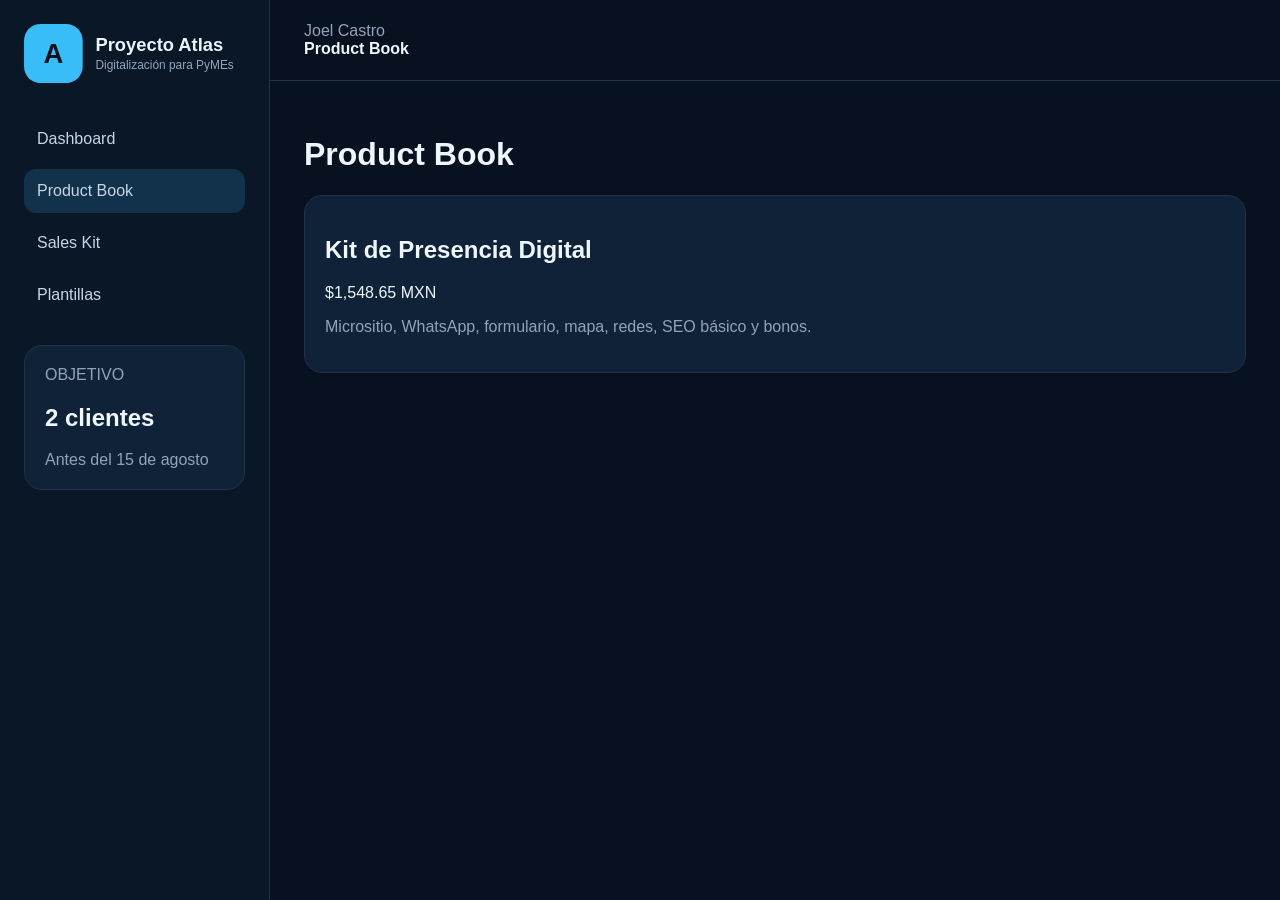
==== product-book.html @ df3ff929 "Add files via upload" ====
<!doctype html><html lang="es"><head><meta charset="utf-8"><meta name="viewport" content="width=device-width,initial-scale=1"><title>Product Book</title><link rel="stylesheet" href="assets/css/styles.css"></head><body><div class="layout"><aside class="sidebar"><img class="logo" src="assets/images/logo.svg"><nav class="nav"><a href="index.html">Dashboard</a><a href="product-book.html" class="active">Product Book</a><a href="sales-kit.html">Sales Kit</a><a href="templates.html">Plantillas</a></nav><div class="goal"><div class="muted">OBJETIVO</div><h2>2 clientes</h2><div class="muted">Antes del 15 de agosto</div></div></aside><main><header class="topbar"><div class="muted">Joel Castro</div><strong>Product Book</strong></header><div class="content"><h1>Product Book</h1><div class="card"><h2>Kit de Presencia Digital</h2><p>$1,548.65 MXN</p><p class="muted">Micrositio, WhatsApp, formulario, mapa, redes, SEO básico y bonos.</p></div></div></main></div><script src="assets/js/app.js"></script></body></html>
---- assets/css/styles.css ----
body{margin:0;background:#07111f;color:#eef6ff;font-family:Arial,sans-serif}*{box-sizing:border-box}a{text-decoration:none;color:inherit}.layout{display:grid;grid-template-columns:270px 1fr;min-height:100vh}.sidebar{padding:24px;border-right:1px solid #21334a;background:#0a1727}.logo{width:220px;margin-bottom:30px}.nav{display:grid;gap:8px}.nav a{padding:13px;border-radius:12px;color:#c7d6e5}.nav a.active,.nav a:hover{background:#12314b}.goal,.card{background:#102238;border:1px solid #21334a;border-radius:18px;padding:20px}.goal{margin-top:28px}.topbar{padding:22px 34px;border-bottom:1px solid #21334a}.content{padding:34px;max-width:1300px;margin:auto}.muted{color:#91a4b7}.btn{display:inline-block;padding:12px 18px;border-radius:12px;background:#12243a;border:1px solid #2a4059;cursor:pointer;color:#fff}.btn.primary{background:#38bdf8;color:#04111e;font-weight:bold}.template-tabs{display:flex;gap:8px;flex-wrap:wrap;margin:12px 0}.template-tabs button{padding:9px 12px;border-radius:10px;background:#0b1a2c;color:#c9d6e3;border:1px solid #2a4059;cursor:pointer}.template-tabs button.active{background:#143450}.textarea,input{width:100%;background:#09182a;color:white;border:1px solid #2b425b;border-radius:10px;padding:12px}.textarea{min-height:170px}.form-grid{display:grid;grid-template-columns:1fr 1fr;gap:14px}.creative{width:100%;max-width:520px;border-radius:16px;display:block}.grid{display:grid;gap:18px}.metrics{grid-template-columns:repeat(4,1fr)}.metric strong{font-size:32px}.products{grid-template-columns:repeat(4,1fr)}.product img{width:100%;border-radius:16px}@media(max-width:900px){.layout{grid-template-columns:1fr}.metrics,.products{grid-template-columns:repeat(2,1fr)}}@media(max-width:600px){.metrics,.products,.form-grid{grid-template-columns:1fr}}
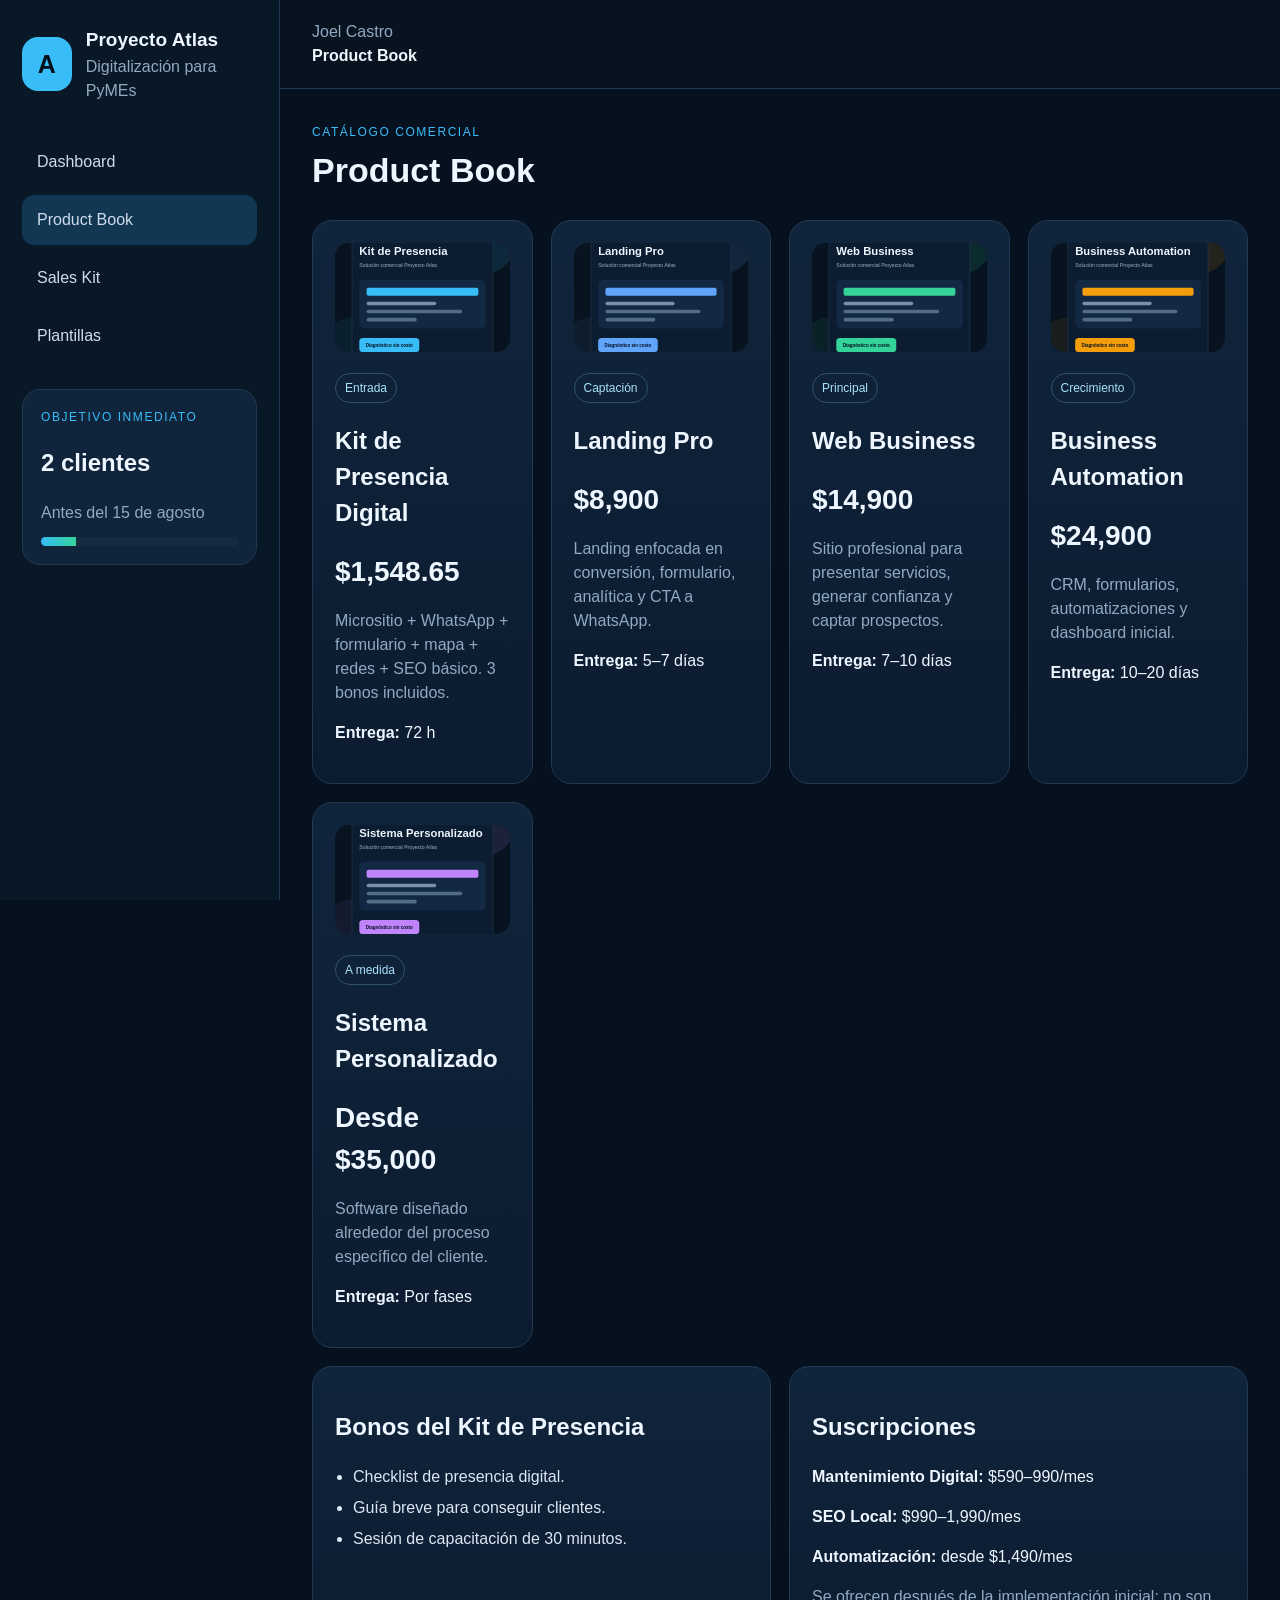
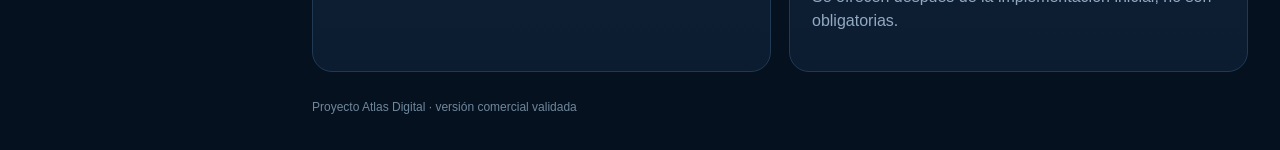
==== commit 37c1a504: "Add files via upload" ====
--- a/product-book.html
+++ b/product-book.html
@@ -1 +1 @@
-<!doctype html><html lang="es"><head><meta charset="utf-8"><meta name="viewport" content="width=device-width,initial-scale=1"><title>Product Book</title><link rel="stylesheet" href="assets/css/styles.css"></head><body><div class="layout"><aside class="sidebar"><img class="logo" src="assets/images/logo.svg"><nav class="nav"><a href="index.html">Dashboard</a><a href="product-book.html" class="active">Product Book</a><a href="sales-kit.html">Sales Kit</a><a href="templates.html">Plantillas</a></nav><div class="goal"><div class="muted">OBJETIVO</div><h2>2 clientes</h2><div class="muted">Antes del 15 de agosto</div></div></aside><main><header class="topbar"><div class="muted">Joel Castro</div><strong>Product Book</strong></header><div class="content"><h1>Product Book</h1><div class="card"><h2>Kit de Presencia Digital</h2><p>$1,548.65 MXN</p><p class="muted">Micrositio, WhatsApp, formulario, mapa, redes, SEO básico y bonos.</p></div></div></main></div><script src="assets/js/app.js"></script></body></html>+<!doctype html><html lang="es"><head><meta charset="utf-8"><meta name="viewport" content="width=device-width,initial-scale=1"><title>Product Book | Proyecto Atlas</title><link rel="stylesheet" href="assets/css/styles.css"></head><body><div class="layout"><aside class="sidebar"><div class="brand"><div class="brandmark">A</div><div><strong>Proyecto Atlas</strong><div class="muted">Digitalización para PyMEs</div></div></div><nav class="nav"><a class="" href="index.html">Dashboard</a><a class="active" href="product-book.html">Product Book</a><a class="" href="sales-kit.html">Sales Kit</a><a class="" href="templates.html">Plantillas</a></nav><div class="goal"><div class="eyebrow">Objetivo inmediato</div><h2>2 clientes</h2><div class="muted">Antes del 15 de agosto</div><div class="progress"><span style="width:18%"></span></div></div></aside><main class="main"><header class="topbar"><div class="muted">Joel Castro</div><strong>Product Book</strong></header><div class="content"><div class="eyebrow">Catálogo comercial</div><h1 class="section-title">Product Book</h1><div class="grid products"><article class="card product-card"><img src="assets/images/products/starter.svg" alt="Kit de Presencia Digital"><span class="pill">Entrada</span><h2>Kit de Presencia Digital</h2><div class="price">$1,548.65</div><p class="muted">Micrositio + WhatsApp + formulario + mapa + redes + SEO básico. 3 bonos incluidos.</p><p><b>Entrega:</b> 72 h</p></article><article class="card product-card"><img src="assets/images/products/landing.svg" alt="Landing Pro"><span class="pill">Captación</span><h2>Landing Pro</h2><div class="price">$8,900</div><p class="muted">Landing enfocada en conversión, formulario, analítica y CTA a WhatsApp.</p><p><b>Entrega:</b> 5–7 días</p></article><article class="card product-card"><img src="assets/images/products/web.svg" alt="Web Business"><span class="pill">Principal</span><h2>Web Business</h2><div class="price">$14,900</div><p class="muted">Sitio profesional para presentar servicios, generar confianza y captar prospectos.</p><p><b>Entrega:</b> 7–10 días</p></article><article class="card product-card"><img src="assets/images/products/automation.svg" alt="Business Automation"><span class="pill">Crecimiento</span><h2>Business Automation</h2><div class="price">$24,900</div><p class="muted">CRM, formularios, automatizaciones y dashboard inicial.</p><p><b>Entrega:</b> 10–20 días</p></article><article class="card product-card"><img src="assets/images/products/custom.svg" alt="Sistema Personalizado"><span class="pill">A medida</span><h2>Sistema Personalizado</h2><div class="price">Desde $35,000</div><p class="muted">Software diseñado alrededor del proceso específico del cliente.</p><p><b>Entrega:</b> Por fases</p></article></div><div class="grid two mt"><div class="card"><h2>Bonos del Kit de Presencia</h2><ul class="list"><li>Checklist de presencia digital.</li><li>Guía breve para conseguir clientes.</li><li>Sesión de capacitación de 30 minutos.</li></ul></div><div class="card"><h2>Suscripciones</h2><p><b>Mantenimiento Digital:</b> $590–990/mes</p><p><b>SEO Local:</b> $990–1,990/mes</p><p><b>Automatización:</b> desde $1,490/mes</p><p class="muted">Se ofrecen después de la implementación inicial; no son obligatorias.</p></div></div><div class="footer-note">Proyecto Atlas Digital · versión comercial validada</div></div></main></div><script src="assets/js/app.js"></script></body></html>
--- a/assets/css/styles.css
+++ b/assets/css/styles.css
@@ -1 +1,3 @@
-body{margin:0;background:#07111f;color:#eef6ff;font-family:Arial,sans-serif}*{box-sizing:border-box}a{text-decoration:none;color:inherit}.layout{display:grid;grid-template-columns:270px 1fr;min-height:100vh}.sidebar{padding:24px;border-right:1px solid #21334a;background:#0a1727}.logo{width:220px;margin-bottom:30px}.nav{display:grid;gap:8px}.nav a{padding:13px;border-radius:12px;color:#c7d6e5}.nav a.active,.nav a:hover{background:#12314b}.goal,.card{background:#102238;border:1px solid #21334a;border-radius:18px;padding:20px}.goal{margin-top:28px}.topbar{padding:22px 34px;border-bottom:1px solid #21334a}.content{padding:34px;max-width:1300px;margin:auto}.muted{color:#91a4b7}.btn{display:inline-block;padding:12px 18px;border-radius:12px;background:#12243a;border:1px solid #2a4059;cursor:pointer;color:#fff}.btn.primary{background:#38bdf8;color:#04111e;font-weight:bold}.template-tabs{display:flex;gap:8px;flex-wrap:wrap;margin:12px 0}.template-tabs button{padding:9px 12px;border-radius:10px;background:#0b1a2c;color:#c9d6e3;border:1px solid #2a4059;cursor:pointer}.template-tabs button.active{background:#143450}.textarea,input{width:100%;background:#09182a;color:white;border:1px solid #2b425b;border-radius:10px;padding:12px}.textarea{min-height:170px}.form-grid{display:grid;grid-template-columns:1fr 1fr;gap:14px}.creative{width:100%;max-width:520px;border-radius:16px;display:block}.grid{display:grid;gap:18px}.metrics{grid-template-columns:repeat(4,1fr)}.metric strong{font-size:32px}.products{grid-template-columns:repeat(4,1fr)}.product img{width:100%;border-radius:16px}@media(max-width:900px){.layout{grid-template-columns:1fr}.metrics,.products{grid-template-columns:repeat(2,1fr)}}@media(max-width:600px){.metrics,.products,.form-grid{grid-template-columns:1fr}}+
+:root{--bg:#06111f;--panel:#0d1d31;--panel2:#122842;--line:#213a54;--text:#eef6ff;--muted:#91aac1;--accent:#38bdf8;--green:#34d399}
+*{box-sizing:border-box}body{margin:0;background:var(--bg);color:var(--text);font-family:Arial,sans-serif;line-height:1.5}a{color:inherit;text-decoration:none}button,input,textarea{font:inherit}.layout{display:grid;grid-template-columns:280px 1fr;min-height:100vh}.sidebar{padding:26px 22px;border-right:1px solid var(--line);background:#091827;position:sticky;top:0;height:100vh}.brand{display:flex;gap:14px;align-items:center;margin-bottom:34px}.brandmark{width:54px;height:54px;border-radius:16px;background:var(--accent);display:grid;place-items:center;color:#04111d;font-weight:900;font-size:25px}.brand strong{font-size:19px}.nav{display:grid;gap:8px}.nav a{padding:13px 15px;border-radius:12px;color:#d0dceb}.nav a.active,.nav a:hover{background:#123753}.goal{margin-top:28px;padding:18px;border:1px solid var(--line);border-radius:18px;background:#10243b}.progress{height:9px;background:#172b40;border-radius:999px;overflow:hidden;margin-top:12px}.progress span{display:block;height:100%;background:linear-gradient(90deg,var(--accent),var(--green))}.main{min-width:0}.topbar{padding:20px 32px;border-bottom:1px solid var(--line);background:#07131f;position:sticky;top:0;z-index:5}.content{max-width:1440px;margin:auto;padding:34px 32px}.muted{color:var(--muted)}.eyebrow{color:var(--accent);font-size:12px;letter-spacing:.13em;text-transform:uppercase}.section-title{font-size:34px;margin:4px 0 24px}.grid{display:grid;gap:18px}.metrics{grid-template-columns:repeat(4,1fr)}.two{grid-template-columns:repeat(2,1fr)}.three{grid-template-columns:repeat(3,1fr)}.products{grid-template-columns:repeat(4,1fr)}.mt{margin-top:18px}.card{background:linear-gradient(180deg,#10243b,#0c1c30);border:1px solid var(--line);border-radius:20px;padding:22px}.metric strong{display:block;font-size:34px;margin-top:6px}.metric small{color:var(--muted)}.pill{display:inline-block;border:1px solid #31516d;color:#a8e2fb;border-radius:999px;padding:5px 9px;font-size:12px}.price{font-size:28px;font-weight:800;margin:10px 0}.btn{display:inline-flex;align-items:center;justify-content:center;padding:11px 16px;border-radius:12px;border:1px solid #31516d;background:#10243b;color:white;cursor:pointer}.btn.primary{background:var(--accent);color:#04111d;border-color:transparent;font-weight:800}.btn.green{background:var(--green);color:#04130d;border-color:transparent;font-weight:800}.actions{display:flex;gap:10px;flex-wrap:wrap}.product-card img{width:100%;aspect-ratio:16/10;object-fit:cover;border-radius:14px;margin-bottom:14px;background:#0b192a}.list{margin:10px 0 0;padding-left:18px}.list li{margin:7px 0;color:#dbe7f3}.table-wrap{overflow:auto}.table{width:100%;border-collapse:collapse;min-width:620px}.table th,.table td{padding:12px 13px;text-align:left;border-bottom:1px solid var(--line)}.steps{display:grid;grid-template-columns:repeat(6,1fr);gap:10px}.step{background:#0b1a2d;border:1px solid var(--line);border-radius:14px;padding:14px}.step b{display:block}.step small{color:var(--muted)}.template-tabs{display:flex;gap:8px;flex-wrap:wrap;margin:10px 0 16px}.template-tabs button{border:1px solid #31516d;background:#0a1a2d;color:#d7e3ee;border-radius:10px;padding:9px 12px;cursor:pointer}.template-tabs button.active{background:#154363;border-color:#4baee0}.form-grid{display:grid;grid-template-columns:1fr 1fr;gap:12px}.field{display:grid;gap:6px}.field label{font-size:13px;color:#b9cce0}.input,.textarea{width:100%;background:#081725;color:white;border:1px solid #31516d;border-radius:11px;padding:11px}.textarea{min-height:180px;resize:vertical}.creative{width:100%;max-width:520px;border-radius:16px;border:1px solid var(--line)}.notice{padding:14px;border-left:4px solid var(--accent);background:#0c2033;border-radius:10px}.status{font-size:13px;color:#7de5b5;min-height:20px}.footer-note{font-size:12px;color:#6f879c;margin-top:26px}@media(max-width:1100px){.metrics,.products{grid-template-columns:repeat(2,1fr)}.steps{grid-template-columns:repeat(3,1fr)}}@media(max-width:850px){.layout{grid-template-columns:1fr}.sidebar{position:relative;height:auto}.two,.three{grid-template-columns:1fr}.content{padding:24px}.topbar{position:relative}}@media(max-width:600px){.metrics,.products,.form-grid,.steps{grid-template-columns:1fr}.section-title{font-size:30px}}
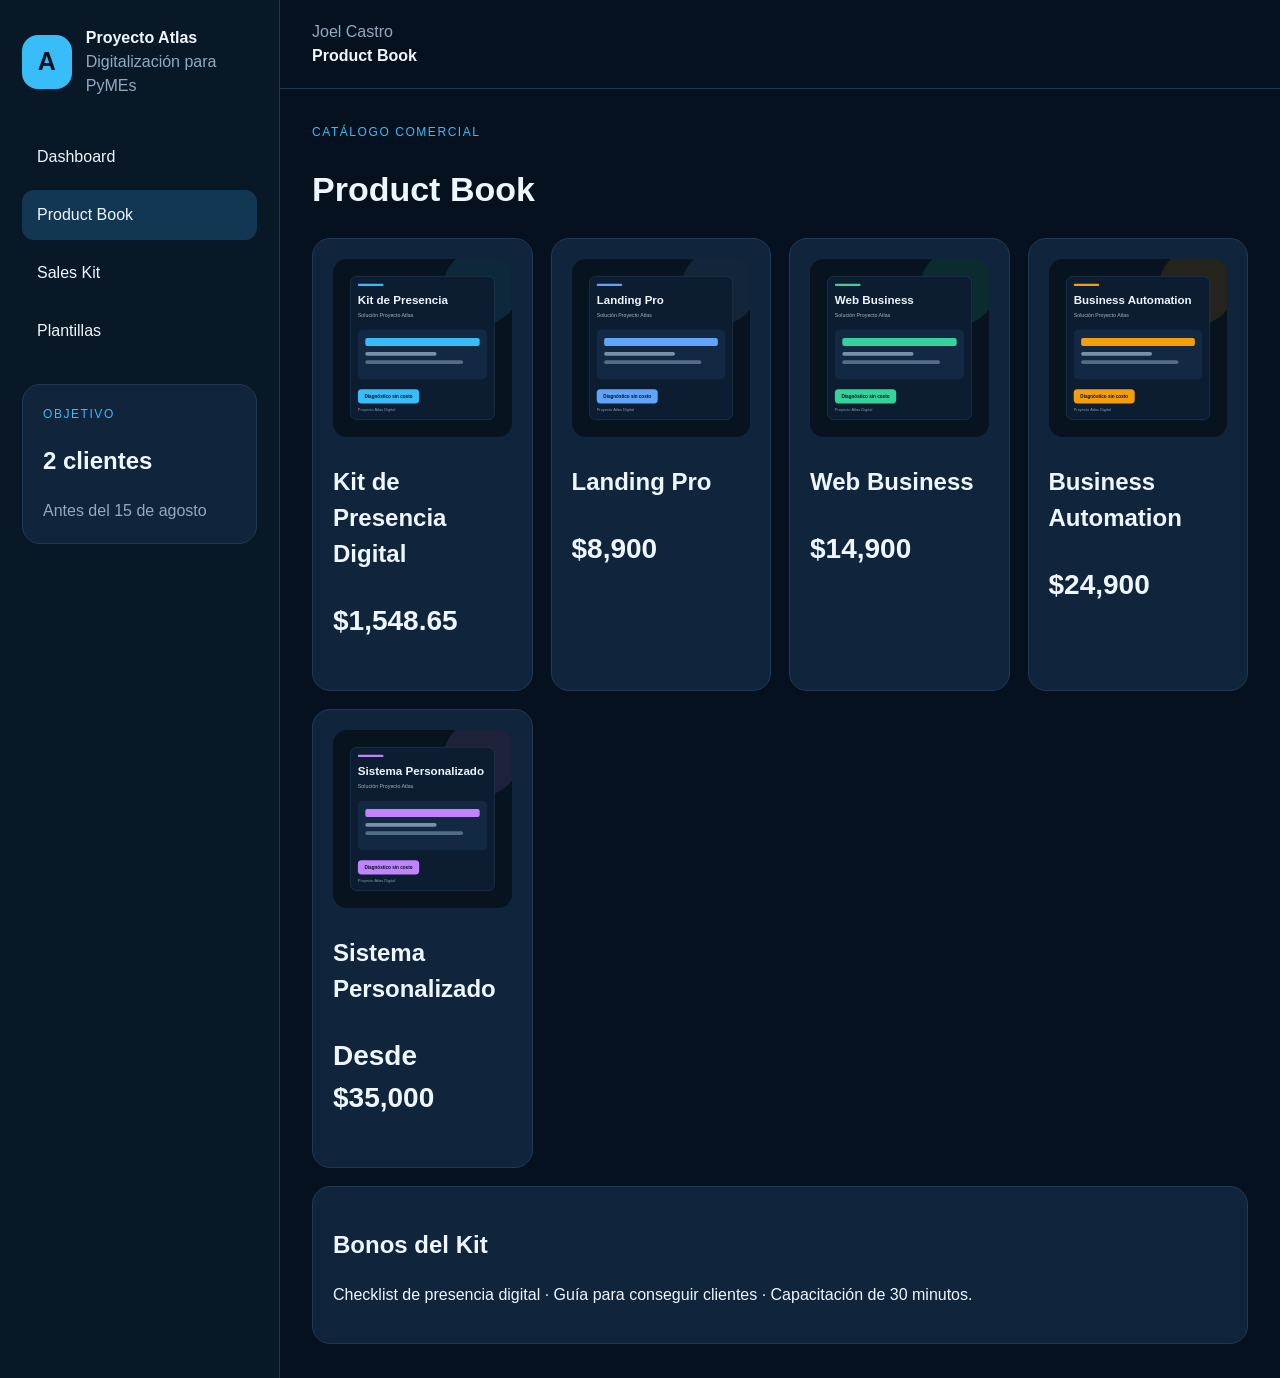
==== commit 2b64d045: "Add files via upload" ====
--- a/product-book.html
+++ b/product-book.html
@@ -1 +1 @@
-<!doctype html><html lang="es"><head><meta charset="utf-8"><meta name="viewport" content="width=device-width,initial-scale=1"><title>Product Book | Proyecto Atlas</title><link rel="stylesheet" href="assets/css/styles.css"></head><body><div class="layout"><aside class="sidebar"><div class="brand"><div class="brandmark">A</div><div><strong>Proyecto Atlas</strong><div class="muted">Digitalización para PyMEs</div></div></div><nav class="nav"><a class="" href="index.html">Dashboard</a><a class="active" href="product-book.html">Product Book</a><a class="" href="sales-kit.html">Sales Kit</a><a class="" href="templates.html">Plantillas</a></nav><div class="goal"><div class="eyebrow">Objetivo inmediato</div><h2>2 clientes</h2><div class="muted">Antes del 15 de agosto</div><div class="progress"><span style="width:18%"></span></div></div></aside><main class="main"><header class="topbar"><div class="muted">Joel Castro</div><strong>Product Book</strong></header><div class="content"><div class="eyebrow">Catálogo comercial</div><h1 class="section-title">Product Book</h1><div class="grid products"><article class="card product-card"><img src="assets/images/products/starter.svg" alt="Kit de Presencia Digital"><span class="pill">Entrada</span><h2>Kit de Presencia Digital</h2><div class="price">$1,548.65</div><p class="muted">Micrositio + WhatsApp + formulario + mapa + redes + SEO básico. 3 bonos incluidos.</p><p><b>Entrega:</b> 72 h</p></article><article class="card product-card"><img src="assets/images/products/landing.svg" alt="Landing Pro"><span class="pill">Captación</span><h2>Landing Pro</h2><div class="price">$8,900</div><p class="muted">Landing enfocada en conversión, formulario, analítica y CTA a WhatsApp.</p><p><b>Entrega:</b> 5–7 días</p></article><article class="card product-card"><img src="assets/images/products/web.svg" alt="Web Business"><span class="pill">Principal</span><h2>Web Business</h2><div class="price">$14,900</div><p class="muted">Sitio profesional para presentar servicios, generar confianza y captar prospectos.</p><p><b>Entrega:</b> 7–10 días</p></article><article class="card product-card"><img src="assets/images/products/automation.svg" alt="Business Automation"><span class="pill">Crecimiento</span><h2>Business Automation</h2><div class="price">$24,900</div><p class="muted">CRM, formularios, automatizaciones y dashboard inicial.</p><p><b>Entrega:</b> 10–20 días</p></article><article class="card product-card"><img src="assets/images/products/custom.svg" alt="Sistema Personalizado"><span class="pill">A medida</span><h2>Sistema Personalizado</h2><div class="price">Desde $35,000</div><p class="muted">Software diseñado alrededor del proceso específico del cliente.</p><p><b>Entrega:</b> Por fases</p></article></div><div class="grid two mt"><div class="card"><h2>Bonos del Kit de Presencia</h2><ul class="list"><li>Checklist de presencia digital.</li><li>Guía breve para conseguir clientes.</li><li>Sesión de capacitación de 30 minutos.</li></ul></div><div class="card"><h2>Suscripciones</h2><p><b>Mantenimiento Digital:</b> $590–990/mes</p><p><b>SEO Local:</b> $990–1,990/mes</p><p><b>Automatización:</b> desde $1,490/mes</p><p class="muted">Se ofrecen después de la implementación inicial; no son obligatorias.</p></div></div><div class="footer-note">Proyecto Atlas Digital · versión comercial validada</div></div></main></div><script src="assets/js/app.js"></script></body></html>+<!doctype html><html lang="es"><head><meta charset="utf-8"><meta name="viewport" content="width=device-width,initial-scale=1"><title>Product Book | Proyecto Atlas</title><link rel="stylesheet" href="assets/css/styles.css"></head><body><div class="layout"><aside class="sidebar"><div class="brand"><div class="brandmark">A</div><div><strong>Proyecto Atlas</strong><div class="muted">Digitalización para PyMEs</div></div></div><nav class="nav"><a class="" href="index.html">Dashboard</a><a class="active" href="product-book.html">Product Book</a><a class="" href="sales-kit.html">Sales Kit</a><a class="" href="templates.html">Plantillas</a></nav><div class="goal"><div class="eyebrow">Objetivo</div><h2>2 clientes</h2><div class="muted">Antes del 15 de agosto</div></div></aside><main><header class="topbar"><div class="muted">Joel Castro</div><strong>Product Book</strong></header><div class="content"><div class="eyebrow">Catálogo comercial</div><h1 class="section-title">Product Book</h1><div class="grid products"><div class="card product-card"><img src="assets/images/products/starter.svg" alt="Kit de Presencia Digital"><h2>Kit de Presencia Digital</h2><p class="price">$1,548.65</p></div><div class="card product-card"><img src="assets/images/products/landing.svg" alt="Landing Pro"><h2>Landing Pro</h2><p class="price">$8,900</p></div><div class="card product-card"><img src="assets/images/products/web.svg" alt="Web Business"><h2>Web Business</h2><p class="price">$14,900</p></div><div class="card product-card"><img src="assets/images/products/automation.svg" alt="Business Automation"><h2>Business Automation</h2><p class="price">$24,900</p></div><div class="card product-card"><img src="assets/images/products/custom.svg" alt="Sistema Personalizado"><h2>Sistema Personalizado</h2><p class="price">Desde $35,000</p></div></div><div class="card" style="margin-top:18px"><h2>Bonos del Kit</h2><p>Checklist de presencia digital · Guía para conseguir clientes · Capacitación de 30 minutos.</p></div></div></main></div><script src="assets/js/app.js"></script></body></html>
--- a/assets/css/styles.css
+++ b/assets/css/styles.css
@@ -1,3 +1,3 @@
 
 :root{--bg:#06111f;--panel:#0d1d31;--panel2:#122842;--line:#213a54;--text:#eef6ff;--muted:#91aac1;--accent:#38bdf8;--green:#34d399}
-*{box-sizing:border-box}body{margin:0;background:var(--bg);color:var(--text);font-family:Arial,sans-serif;line-height:1.5}a{color:inherit;text-decoration:none}button,input,textarea{font:inherit}.layout{display:grid;grid-template-columns:280px 1fr;min-height:100vh}.sidebar{padding:26px 22px;border-right:1px solid var(--line);background:#091827;position:sticky;top:0;height:100vh}.brand{display:flex;gap:14px;align-items:center;margin-bottom:34px}.brandmark{width:54px;height:54px;border-radius:16px;background:var(--accent);display:grid;place-items:center;color:#04111d;font-weight:900;font-size:25px}.brand strong{font-size:19px}.nav{display:grid;gap:8px}.nav a{padding:13px 15px;border-radius:12px;color:#d0dceb}.nav a.active,.nav a:hover{background:#123753}.goal{margin-top:28px;padding:18px;border:1px solid var(--line);border-radius:18px;background:#10243b}.progress{height:9px;background:#172b40;border-radius:999px;overflow:hidden;margin-top:12px}.progress span{display:block;height:100%;background:linear-gradient(90deg,var(--accent),var(--green))}.main{min-width:0}.topbar{padding:20px 32px;border-bottom:1px solid var(--line);background:#07131f;position:sticky;top:0;z-index:5}.content{max-width:1440px;margin:auto;padding:34px 32px}.muted{color:var(--muted)}.eyebrow{color:var(--accent);font-size:12px;letter-spacing:.13em;text-transform:uppercase}.section-title{font-size:34px;margin:4px 0 24px}.grid{display:grid;gap:18px}.metrics{grid-template-columns:repeat(4,1fr)}.two{grid-template-columns:repeat(2,1fr)}.three{grid-template-columns:repeat(3,1fr)}.products{grid-template-columns:repeat(4,1fr)}.mt{margin-top:18px}.card{background:linear-gradient(180deg,#10243b,#0c1c30);border:1px solid var(--line);border-radius:20px;padding:22px}.metric strong{display:block;font-size:34px;margin-top:6px}.metric small{color:var(--muted)}.pill{display:inline-block;border:1px solid #31516d;color:#a8e2fb;border-radius:999px;padding:5px 9px;font-size:12px}.price{font-size:28px;font-weight:800;margin:10px 0}.btn{display:inline-flex;align-items:center;justify-content:center;padding:11px 16px;border-radius:12px;border:1px solid #31516d;background:#10243b;color:white;cursor:pointer}.btn.primary{background:var(--accent);color:#04111d;border-color:transparent;font-weight:800}.btn.green{background:var(--green);color:#04130d;border-color:transparent;font-weight:800}.actions{display:flex;gap:10px;flex-wrap:wrap}.product-card img{width:100%;aspect-ratio:16/10;object-fit:cover;border-radius:14px;margin-bottom:14px;background:#0b192a}.list{margin:10px 0 0;padding-left:18px}.list li{margin:7px 0;color:#dbe7f3}.table-wrap{overflow:auto}.table{width:100%;border-collapse:collapse;min-width:620px}.table th,.table td{padding:12px 13px;text-align:left;border-bottom:1px solid var(--line)}.steps{display:grid;grid-template-columns:repeat(6,1fr);gap:10px}.step{background:#0b1a2d;border:1px solid var(--line);border-radius:14px;padding:14px}.step b{display:block}.step small{color:var(--muted)}.template-tabs{display:flex;gap:8px;flex-wrap:wrap;margin:10px 0 16px}.template-tabs button{border:1px solid #31516d;background:#0a1a2d;color:#d7e3ee;border-radius:10px;padding:9px 12px;cursor:pointer}.template-tabs button.active{background:#154363;border-color:#4baee0}.form-grid{display:grid;grid-template-columns:1fr 1fr;gap:12px}.field{display:grid;gap:6px}.field label{font-size:13px;color:#b9cce0}.input,.textarea{width:100%;background:#081725;color:white;border:1px solid #31516d;border-radius:11px;padding:11px}.textarea{min-height:180px;resize:vertical}.creative{width:100%;max-width:520px;border-radius:16px;border:1px solid var(--line)}.notice{padding:14px;border-left:4px solid var(--accent);background:#0c2033;border-radius:10px}.status{font-size:13px;color:#7de5b5;min-height:20px}.footer-note{font-size:12px;color:#6f879c;margin-top:26px}@media(max-width:1100px){.metrics,.products{grid-template-columns:repeat(2,1fr)}.steps{grid-template-columns:repeat(3,1fr)}}@media(max-width:850px){.layout{grid-template-columns:1fr}.sidebar{position:relative;height:auto}.two,.three{grid-template-columns:1fr}.content{padding:24px}.topbar{position:relative}}@media(max-width:600px){.metrics,.products,.form-grid,.steps{grid-template-columns:1fr}.section-title{font-size:30px}}
+*{box-sizing:border-box}body{margin:0;background:var(--bg);color:var(--text);font-family:Arial,sans-serif;line-height:1.5}a{color:inherit;text-decoration:none}.layout{display:grid;grid-template-columns:280px 1fr;min-height:100vh}.sidebar{padding:26px 22px;border-right:1px solid var(--line);background:#091827}.brand{display:flex;gap:14px;align-items:center;margin-bottom:34px}.brandmark{width:54px;height:54px;border-radius:16px;background:var(--accent);display:grid;place-items:center;color:#04111d;font-weight:900;font-size:25px}.nav{display:grid;gap:8px}.nav a{padding:13px 15px;border-radius:12px}.nav a.active,.nav a:hover{background:#123753}.goal,.card{background:#10243b;border:1px solid var(--line);border-radius:18px;padding:20px}.goal{margin-top:28px}.topbar{padding:20px 32px;border-bottom:1px solid var(--line)}.content{max-width:1400px;margin:auto;padding:34px 32px}.muted{color:var(--muted)}.eyebrow{color:var(--accent);font-size:12px;text-transform:uppercase;letter-spacing:.13em}.section-title{font-size:34px}.grid{display:grid;gap:18px}.metrics{grid-template-columns:repeat(4,1fr)}.two{grid-template-columns:repeat(2,1fr)}.three{grid-template-columns:repeat(3,1fr)}.products{grid-template-columns:repeat(4,1fr)}.metric strong{display:block;font-size:34px}.pill{display:inline-block;border:1px solid #31516d;color:#a8e2fb;border-radius:999px;padding:5px 9px;font-size:12px}.price{font-size:28px;font-weight:800}.btn{display:inline-flex;padding:11px 16px;border-radius:12px;border:1px solid #31516d;background:#10243b;color:#fff;cursor:pointer}.btn.primary{background:var(--accent);color:#04111d;font-weight:bold}.btn.green{background:var(--green);color:#04130d;font-weight:bold}.actions{display:flex;gap:10px;flex-wrap:wrap}.product-card img{width:100%;border-radius:14px}.table{width:100%;border-collapse:collapse}.table th,.table td{padding:12px;border-bottom:1px solid var(--line);text-align:left}.steps{display:grid;grid-template-columns:repeat(6,1fr);gap:10px}.step{background:#0b1a2d;border:1px solid var(--line);border-radius:14px;padding:14px}.template-tabs{display:flex;gap:8px;flex-wrap:wrap}.template-tabs button{padding:9px 12px;border-radius:10px;background:#0a1a2d;color:#d7e3ee;border:1px solid #31516d;cursor:pointer}.template-tabs button.active{background:#154363}.form-grid{display:grid;grid-template-columns:1fr 1fr;gap:12px}.input,.textarea{width:100%;background:#081725;color:white;border:1px solid #31516d;border-radius:11px;padding:11px}.textarea{min-height:170px}.creative{width:100%;max-width:520px;border-radius:16px;border:1px solid var(--line)}.status{color:#7de5b5;min-height:20px}.notice{padding:14px;border-left:4px solid var(--accent);background:#0c2033;border-radius:10px}@media(max-width:900px){.layout,.two,.three{grid-template-columns:1fr}.metrics,.products{grid-template-columns:repeat(2,1fr)}.steps{grid-template-columns:repeat(3,1fr)}}@media(max-width:600px){.metrics,.products,.form-grid,.steps{grid-template-columns:1fr}}
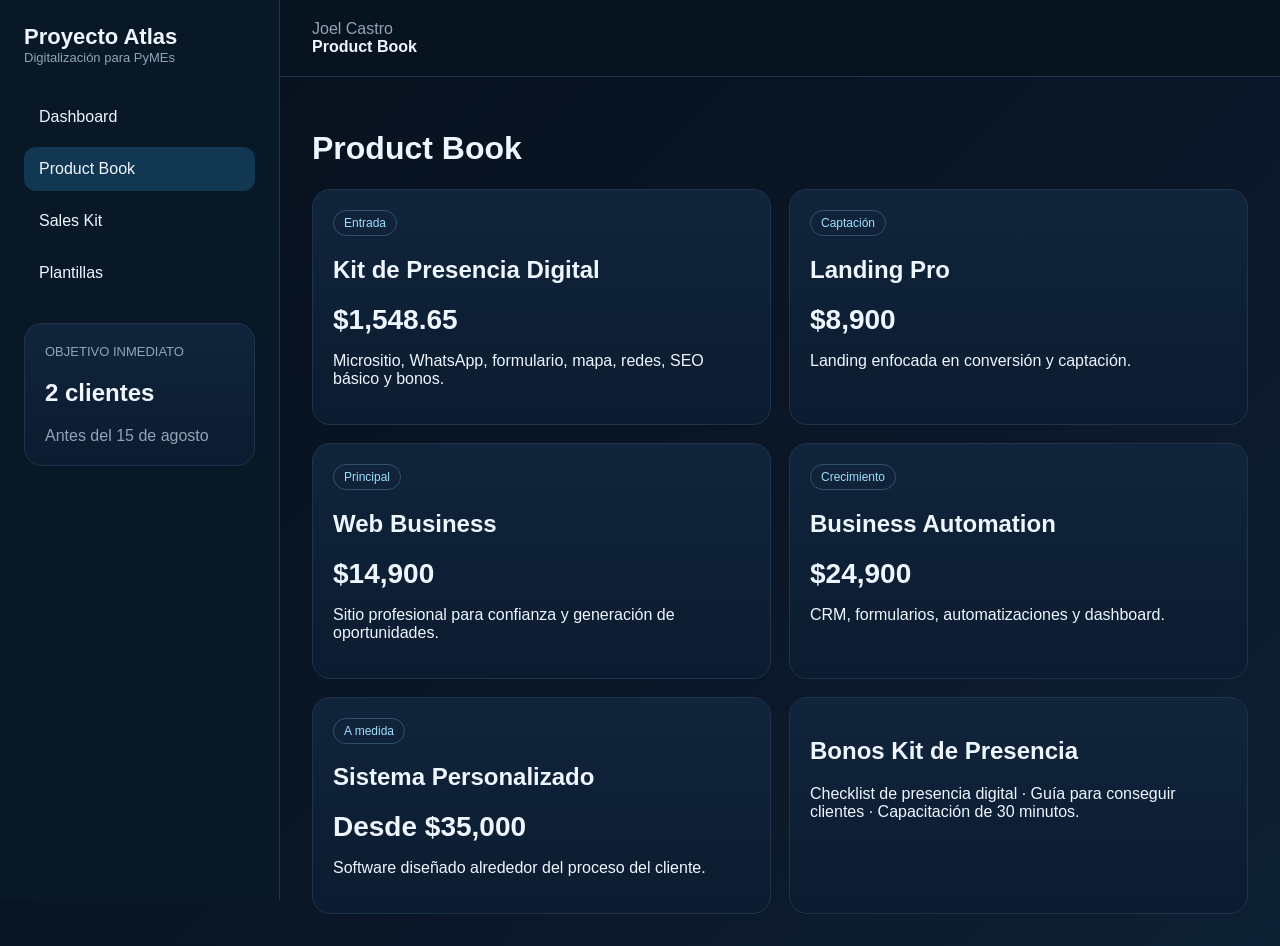
==== commit 82a1cb90: "Add files via upload" ====
--- a/product-book.html
+++ b/product-book.html
@@ -1 +1,8 @@
-<!doctype html><html lang="es"><head><meta charset="utf-8"><meta name="viewport" content="width=device-width,initial-scale=1"><title>Product Book | Proyecto Atlas</title><link rel="stylesheet" href="assets/css/styles.css"></head><body><div class="layout"><aside class="sidebar"><div class="brand"><div class="brandmark">A</div><div><strong>Proyecto Atlas</strong><div class="muted">Digitalización para PyMEs</div></div></div><nav class="nav"><a class="" href="index.html">Dashboard</a><a class="active" href="product-book.html">Product Book</a><a class="" href="sales-kit.html">Sales Kit</a><a class="" href="templates.html">Plantillas</a></nav><div class="goal"><div class="eyebrow">Objetivo</div><h2>2 clientes</h2><div class="muted">Antes del 15 de agosto</div></div></aside><main><header class="topbar"><div class="muted">Joel Castro</div><strong>Product Book</strong></header><div class="content"><div class="eyebrow">Catálogo comercial</div><h1 class="section-title">Product Book</h1><div class="grid products"><div class="card product-card"><img src="assets/images/products/starter.svg" alt="Kit de Presencia Digital"><h2>Kit de Presencia Digital</h2><p class="price">$1,548.65</p></div><div class="card product-card"><img src="assets/images/products/landing.svg" alt="Landing Pro"><h2>Landing Pro</h2><p class="price">$8,900</p></div><div class="card product-card"><img src="assets/images/products/web.svg" alt="Web Business"><h2>Web Business</h2><p class="price">$14,900</p></div><div class="card product-card"><img src="assets/images/products/automation.svg" alt="Business Automation"><h2>Business Automation</h2><p class="price">$24,900</p></div><div class="card product-card"><img src="assets/images/products/custom.svg" alt="Sistema Personalizado"><h2>Sistema Personalizado</h2><p class="price">Desde $35,000</p></div></div><div class="card" style="margin-top:18px"><h2>Bonos del Kit</h2><p>Checklist de presencia digital · Guía para conseguir clientes · Capacitación de 30 minutos.</p></div></div></main></div><script src="assets/js/app.js"></script></body></html>+<!doctype html><html lang="es"><head><meta charset="utf-8"><meta name="viewport" content="width=device-width,initial-scale=1"><title>Product Book | Proyecto Atlas</title><link rel="stylesheet" href="assets/css/styles.css"></head><body><div class="layout"><aside class="sidebar"><div class="brand">Proyecto Atlas</div><div class="sub">Digitalización para PyMEs</div><nav class="nav"><a href="index.html" class="">Dashboard</a><a href="product-book.html" class="active">Product Book</a><a href="sales-kit.html" class="">Sales Kit</a><a href="templates.html" class="">Plantillas</a></nav><div class="goal"><div class="sub">OBJETIVO INMEDIATO</div><h2>2 clientes</h2><div class="muted">Antes del 15 de agosto</div></div></aside><main><div class="topbar"><div class="muted">Joel Castro</div><strong>Product Book</strong></div><div class="content"><h1>Product Book</h1><div class="grid two">
+<div class="card"><span class="pill">Entrada</span><h2>Kit de Presencia Digital</h2><div class="price">$1,548.65</div><p>Micrositio, WhatsApp, formulario, mapa, redes, SEO básico y bonos.</p></div>
+<div class="card"><span class="pill">Captación</span><h2>Landing Pro</h2><div class="price">$8,900</div><p>Landing enfocada en conversión y captación.</p></div>
+<div class="card"><span class="pill">Principal</span><h2>Web Business</h2><div class="price">$14,900</div><p>Sitio profesional para confianza y generación de oportunidades.</p></div>
+<div class="card"><span class="pill">Crecimiento</span><h2>Business Automation</h2><div class="price">$24,900</div><p>CRM, formularios, automatizaciones y dashboard.</p></div>
+<div class="card"><span class="pill">A medida</span><h2>Sistema Personalizado</h2><div class="price">Desde $35,000</div><p>Software diseñado alrededor del proceso del cliente.</p></div>
+<div class="card"><h2>Bonos Kit de Presencia</h2><p>Checklist de presencia digital · Guía para conseguir clientes · Capacitación de 30 minutos.</p></div>
+</div></div></main></div><script src="assets/js/app.js"></script></body></html>
--- a/assets/css/styles.css
+++ b/assets/css/styles.css
@@ -1,3 +1,6 @@
 
-:root{--bg:#06111f;--panel:#0d1d31;--panel2:#122842;--line:#213a54;--text:#eef6ff;--muted:#91aac1;--accent:#38bdf8;--green:#34d399}
-*{box-sizing:border-box}body{margin:0;background:var(--bg);color:var(--text);font-family:Arial,sans-serif;line-height:1.5}a{color:inherit;text-decoration:none}.layout{display:grid;grid-template-columns:280px 1fr;min-height:100vh}.sidebar{padding:26px 22px;border-right:1px solid var(--line);background:#091827}.brand{display:flex;gap:14px;align-items:center;margin-bottom:34px}.brandmark{width:54px;height:54px;border-radius:16px;background:var(--accent);display:grid;place-items:center;color:#04111d;font-weight:900;font-size:25px}.nav{display:grid;gap:8px}.nav a{padding:13px 15px;border-radius:12px}.nav a.active,.nav a:hover{background:#123753}.goal,.card{background:#10243b;border:1px solid var(--line);border-radius:18px;padding:20px}.goal{margin-top:28px}.topbar{padding:20px 32px;border-bottom:1px solid var(--line)}.content{max-width:1400px;margin:auto;padding:34px 32px}.muted{color:var(--muted)}.eyebrow{color:var(--accent);font-size:12px;text-transform:uppercase;letter-spacing:.13em}.section-title{font-size:34px}.grid{display:grid;gap:18px}.metrics{grid-template-columns:repeat(4,1fr)}.two{grid-template-columns:repeat(2,1fr)}.three{grid-template-columns:repeat(3,1fr)}.products{grid-template-columns:repeat(4,1fr)}.metric strong{display:block;font-size:34px}.pill{display:inline-block;border:1px solid #31516d;color:#a8e2fb;border-radius:999px;padding:5px 9px;font-size:12px}.price{font-size:28px;font-weight:800}.btn{display:inline-flex;padding:11px 16px;border-radius:12px;border:1px solid #31516d;background:#10243b;color:#fff;cursor:pointer}.btn.primary{background:var(--accent);color:#04111d;font-weight:bold}.btn.green{background:var(--green);color:#04130d;font-weight:bold}.actions{display:flex;gap:10px;flex-wrap:wrap}.product-card img{width:100%;border-radius:14px}.table{width:100%;border-collapse:collapse}.table th,.table td{padding:12px;border-bottom:1px solid var(--line);text-align:left}.steps{display:grid;grid-template-columns:repeat(6,1fr);gap:10px}.step{background:#0b1a2d;border:1px solid var(--line);border-radius:14px;padding:14px}.template-tabs{display:flex;gap:8px;flex-wrap:wrap}.template-tabs button{padding:9px 12px;border-radius:10px;background:#0a1a2d;color:#d7e3ee;border:1px solid #31516d;cursor:pointer}.template-tabs button.active{background:#154363}.form-grid{display:grid;grid-template-columns:1fr 1fr;gap:12px}.input,.textarea{width:100%;background:#081725;color:white;border:1px solid #31516d;border-radius:11px;padding:11px}.textarea{min-height:170px}.creative{width:100%;max-width:520px;border-radius:16px;border:1px solid var(--line)}.status{color:#7de5b5;min-height:20px}.notice{padding:14px;border-left:4px solid var(--accent);background:#0c2033;border-radius:10px}@media(max-width:900px){.layout,.two,.three{grid-template-columns:1fr}.metrics,.products{grid-template-columns:repeat(2,1fr)}.steps{grid-template-columns:repeat(3,1fr)}}@media(max-width:600px){.metrics,.products,.form-grid,.steps{grid-template-columns:1fr}}
+:root{--bg:#07111f;--panel:#0d1b2a;--panel2:#132238;--text:#eef6ff;--muted:#91a4b7;--accent:#38bdf8;--green:#34d399;--line:#21334a}
+*{box-sizing:border-box}body{margin:0;background:linear-gradient(135deg,#06101c,#0b1728 60%,#0d2033);color:var(--text);font-family:Arial,sans-serif;min-height:100vh}
+a{color:inherit;text-decoration:none}.layout{display:grid;grid-template-columns:280px 1fr;min-height:100vh}.sidebar{padding:24px;border-right:1px solid var(--line);background:#091827;position:sticky;top:0;height:100vh}.brand{font-size:22px;font-weight:800}.sub{color:var(--muted);font-size:13px}.nav{display:grid;gap:8px;margin-top:30px}.nav a{padding:13px 15px;border-radius:12px}.nav a.active,.nav a:hover{background:#123753}.goal,.card{background:linear-gradient(180deg,#10243b,#0c1c30);border:1px solid var(--line);border-radius:18px;padding:20px}.goal{margin-top:28px}.topbar{padding:20px 32px;border-bottom:1px solid var(--line);background:#07131f}.content{max-width:1400px;margin:auto;padding:32px}.muted{color:var(--muted)}.grid{display:grid;gap:18px}.metrics{grid-template-columns:repeat(4,1fr)}.two{grid-template-columns:1fr 1fr}.metric strong{display:block;font-size:34px;margin-top:6px}.progress{height:10px;background:#172b40;border-radius:999px;overflow:hidden}.progress span{display:block;height:100%;background:linear-gradient(90deg,var(--accent),var(--green))}
+.funnel{display:grid;gap:16px}.funnel-row{display:grid;grid-template-columns:220px 1fr 70px;gap:14px;align-items:center}.table{width:100%;border-collapse:collapse}.table th,.table td{padding:12px;border-bottom:1px solid var(--line);text-align:left}.pill{display:inline-block;padding:5px 10px;border-radius:999px;border:1px solid #31516d;color:#9ddffc;font-size:12px}.price{font-size:28px;font-weight:800}.btn{display:inline-block;padding:11px 16px;border-radius:12px;border:1px solid #31516d;background:#10243b;color:white;cursor:pointer}.btn.primary{background:var(--accent);color:#04111d;font-weight:800}.tabs{display:flex;gap:8px;flex-wrap:wrap;margin:12px 0}.tabs button{padding:9px 12px;border-radius:10px;background:#0a1a2d;color:#d7e3ee;border:1px solid #31516d;cursor:pointer}.tabs button.active{background:#154363}.form-grid{display:grid;grid-template-columns:1fr 1fr;gap:12px}.input,.textarea{width:100%;background:#081725;color:white;border:1px solid #31516d;border-radius:11px;padding:11px}.textarea{min-height:180px;resize:vertical}.status{color:#7de5b5;font-size:13px;min-height:20px}
+@media(max-width:1000px){.layout{grid-template-columns:1fr}.sidebar{position:relative;height:auto}.metrics,.two{grid-template-columns:1fr 1fr}}@media(max-width:650px){.metrics,.two,.form-grid{grid-template-columns:1fr}.funnel-row{grid-template-columns:1fr}}
